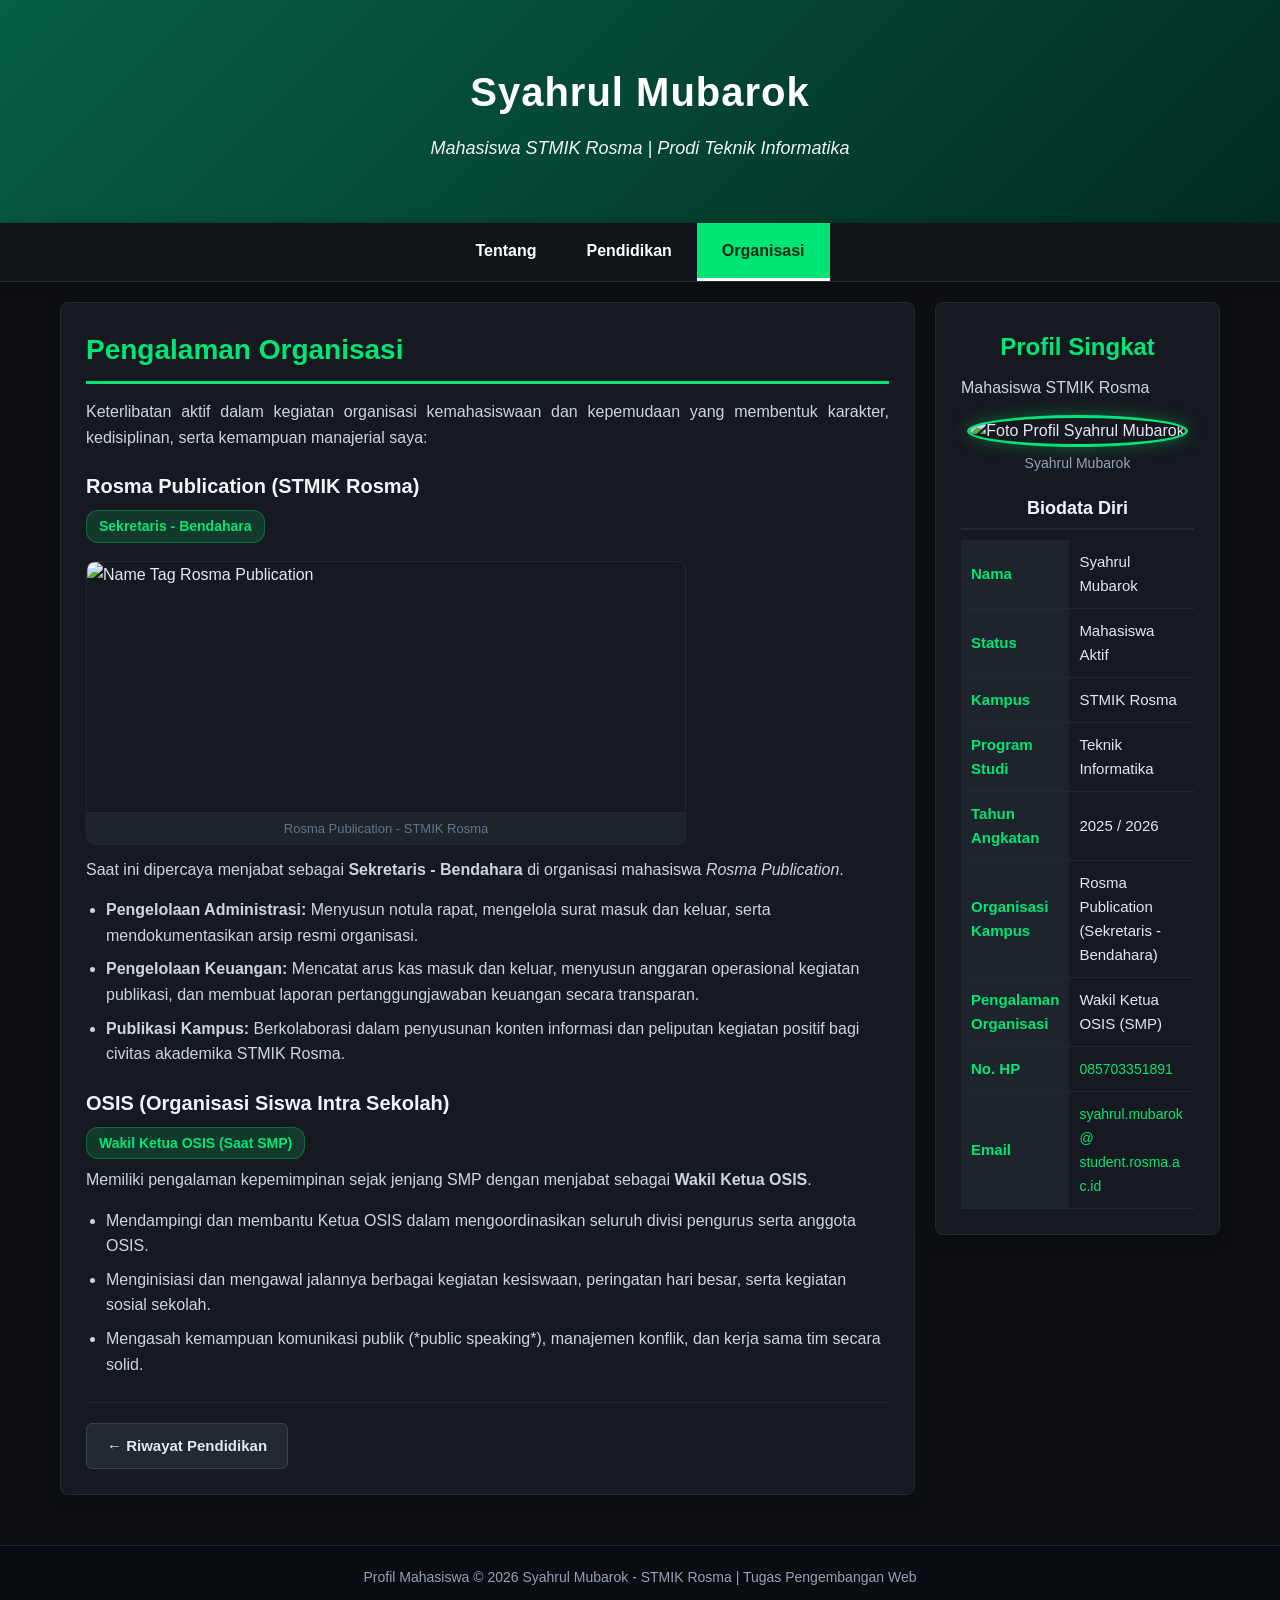
==== organisasi.html @ 149c8fe5 "Add files via upload" ====
<!DOCTYPE html>
<html lang="id">
<head>
    <meta charset="UTF-8">
    <meta name="viewport" content="width=device-width, initial-scale=1.0">
    <title>Pengalaman Organisasi - Syahrul Mubarok | STMIK Rosma</title>
    <link rel="stylesheet" href="style.css">
</head>
<body>
    <header>
        <div class="jumbotron">
            <h1>Syahrul Mubarok</h1>    
            <p>Mahasiswa STMIK Rosma | Prodi Teknik Informatika</p>
    </header>
    <nav>
        <div class="nav-container">
            <button class="nav-toggle" type="button" aria-label="Buka menu navigasi" aria-expanded="false" aria-controls="nav-menu">&#9776; Menu</button>
            <ul id="nav-menu">
                <li><a href="tentang.html">Tentang</a></li>
                <li><a href="pendidikan.html">Pendidikan</a></li>
                <li><a href="organisasi.html" class="active">Organisasi</a></li>
            </ul>
        </div>
    </nav>

    <main>
        <div id="content">
            <!-- Pengalaman Organisasi -->
            <article id="organisasi" class="card">
                <h2>Pengalaman Organisasi</h2>
                <p>
                    Keterlibatan aktif dalam kegiatan organisasi kemahasiswaan dan kepemudaan yang membentuk karakter, kedisiplinan, serta kemampuan manajerial saya:
                </p>

                <h3>Rosma Publication (STMIK Rosma)</h3>
                <span class="badge">Sekretaris - Bendahara</span>
                <figure class="foto-organisasi">
                    <img src="Asset/name tag.jpg" alt="Name Tag Rosma Publication" />
                    <figcaption>Rosma Publication - STMIK Rosma</figcaption>
                </figure>
                <p>
                    Saat ini dipercaya menjabat sebagai <strong>Sekretaris - Bendahara</strong> di organisasi mahasiswa <em>Rosma Publication</em>. 
                </p>
                <ul>
                    <li><strong>Pengelolaan Administrasi:</strong> Menyusun notula rapat, mengelola surat masuk dan keluar, serta mendokumentasikan arsip resmi organisasi.</li>
                    <li><strong>Pengelolaan Keuangan:</strong> Mencatat arus kas masuk dan keluar, menyusun anggaran operasional kegiatan publikasi, dan membuat laporan pertanggungjawaban keuangan secara transparan.</li>
                    <li><strong>Publikasi Kampus:</strong> Berkolaborasi dalam penyusunan konten informasi dan peliputan kegiatan positif bagi civitas akademika STMIK Rosma.</li>
                </ul>

                <h3>OSIS (Organisasi Siswa Intra Sekolah)</h3>
                <span class="badge">Wakil Ketua OSIS (Saat SMP)</span>
                <p>
                    Memiliki pengalaman kepemimpinan sejak jenjang SMP dengan menjabat sebagai <strong>Wakil Ketua OSIS</strong>.
                </p>
                <ul>
                    <li>Mendampingi dan membantu Ketua OSIS dalam mengoordinasikan seluruh divisi pengurus serta anggota OSIS.</li>
                    <li>Menginisiasi dan mengawal jalannya berbagai kegiatan kesiswaan, peringatan hari besar, serta kegiatan sosial sekolah.</li>
                    <li>Mengasah kemampuan komunikasi publik (*public speaking*), manajemen konflik, dan kerja sama tim secara solid.</li>
                </ul>

                <!-- Tombol Navigasi Halaman -->
                <div class="page-navigation">
                    <a href="pendidikan.html" class="btn-nav btn-secondary">← Riwayat Pendidikan</a>
                </div>
            </article>
        </div>

        <!-- Aside Profil Mahasiswa -->
        <aside>
            <article class="profile card">
                <header>
                    <h2>Profil Singkat</h2>
                    <p>Mahasiswa STMIK Rosma</p>
                    <figure>
                        <img src="Asset/SYAHRUL-1.jpg" alt="Foto Profil Syahrul Mubarok" />
                        <figcaption>Syahrul Mubarok</figcaption>
                    </figure>
                </header>
                <section> 
                    <h3>Biodata Diri</h3>  
                    <table> 
                        <tr> 
                            <th>Nama</th> 
                            <td>Syahrul Mubarok</td> 
                        </tr> 
                        <tr> 
                            <th>Status</th> 
                            <td>Mahasiswa Aktif</td> 
                        </tr> 
                        <tr> 
                            <th>Kampus</th> 
                            <td>STMIK Rosma</td> 
                        </tr> 
                        <tr> 
                            <th>Program Studi</th> 
                            <td>Teknik Informatika</td> 
                        </tr> 
                        <tr> 
                            <th>Tahun Angkatan</th> 
                            <td>2025 / 2026</td> 
                        </tr> 
                        <tr> 
                            <th>Organisasi Kampus</th> 
                            <td>Rosma Publication (Sekretaris - Bendahara)</td> 
                        </tr> 
                        <tr> 
                            <th>Pengalaman Organisasi</th> 
                            <td>Wakil Ketua OSIS (SMP)</td> 
                        </tr> 
                        <tr> 
                            <th>No. HP</th> 
                            <td><a href="tel:085703351891" class="kontak-link">085703351891</a></td> 
                        </tr>
                        <tr> 
                            <th>Email</th> 
                            <td><a href="mailto:syahrul.mubarok@student.rosma.ac.id" class="kontak-link">syahrul.mubarok@<br>student.rosma.ac.id</a></td> 
                        </tr>
                    </table> 
                </section>
            </article>
        </aside>
    </main>

    <footer>
        <p>Profil Mahasiswa &copy; 2026 Syahrul Mubarok - STMIK Rosma | Tugas Pengembangan Web</p>
    </footer>
</body>
</html>
---- style.css ----
/* Reset dasar dan Font */
html {
    scroll-behavior: smooth;
}

* {
    box-sizing: border-box;
    margin: 0;
    padding: 0;
}

body {
    font-family: 'Segoe UI', Tahoma, Geneva, Verdana, sans-serif;
    font-size: 16px;
    line-height: 1.6;
    background-color: #0d0f12;
    color: #e2e8f0;
}

/* Header & Jumbotron (Warna Hijau Tua) */
header {
    background-color: #064e3b;
    color: #ffffff;
    overflow: visible;
}

.jumbotron {
    padding: 60px 20px;
    text-align: center;
    background: linear-gradient(135deg, #065f46 0%, #022c22 100%);
}

.jumbotron h1 {
    font-size: 40px; /* Minimal salah satu ukuran font berbasis 40px */
    margin-bottom: 10px;
    letter-spacing: 1px;
}

.jumbotron p {
    font-size: 18px;
    font-style: italic;
    opacity: 0.95;
}

/* Navigasi */
nav {
    background-color: #111418;
    position: sticky;
    top: 0;
    z-index: 100;
    box-shadow: 0 2px 10px rgba(0, 0, 0, 0.4);
    border-bottom: 1px solid #1f2937;
    transition: transform 0.35s ease;
}

/* Menu ikut tersembunyi saat halaman di-scroll ke bawah */
nav.nav-hidden {
    transform: translateY(-100%);
}

.nav-container {
    max-width: 1200px;
    margin: 0 auto;
}

.nav-toggle {
    display: none;
}

nav ul {
    display: flex;
    justify-content: center;
    list-style: none;
    flex-wrap: wrap;
}

nav ul li a {
    display: block;
    color: #ffffff;
    text-decoration: none;
    padding: 15px 25px;
    font-size: 16px;
    font-weight: 600;
    transition: background-color 0.3s, color 0.3s;
}

nav ul li a:hover {
    background-color: #00e676;
    color: #052e16;
}

nav ul li a.active {
    background-color: #00e676;
    color: #052e16;
    border-bottom: 3px solid #ffffff;
}

/* Tata Letak Utama */
main {
    display: flex;
    max-width: 1200px;
    margin: 20px auto;
    padding: 0 20px;
    gap: 20px;
}

#content {
    flex: 3;
}

aside {
    flex: 1;
}

.card {
    background-color: #161a20;
    border: 1px solid #232931;
    border-radius: 8px;
    padding: 25px;
    margin-bottom: 20px;
    box-shadow: 0 4px 15px rgba(0, 0, 0, 0.3);
    scroll-margin-top: 75px;
}

.badge {
    display: inline-block;
    background-color: rgba(0, 230, 118, 0.15);
    color: #00e676;
    border: 1px solid rgba(0, 230, 118, 0.3);
    font-size: 14px;
    font-weight: 600;
    padding: 4px 12px;
    border-radius: 12px;
    margin-bottom: 8px;
}

.card h2 {
    color: #00e676;
    border-bottom: 3px solid #00e676;
    padding-bottom: 8px;
    margin-bottom: 15px;
    font-size: 28px;
}

.card h3 {
    color: #f1f5f9;
    margin-top: 20px;
    margin-bottom: 8px;
    font-size: 20px;
}

.card p {
    font-size: 16px;
    margin-bottom: 15px;
    text-align: justify;
    color: #cbd5e1;
}

.card ul {
    margin-left: 20px;
    margin-bottom: 15px;
}

.card ul li {
    font-size: 16px;
    margin-bottom: 8px;
    color: #cbd5e1;
}

.feature-image {
    width: 100%;
    max-height: 350px;
    object-fit: cover;
    object-position: top center;
    border-radius: 6px;
    margin-bottom: 15px;
}

/* Foto Bulat di Halaman Tentang */
.foto-tentang {
    text-align: center;
    margin: 10px 0 20px;
}

.foto-tentang img {
    width: 180px;
    height: 180px;
    object-fit: cover;
    object-position: top center;
    border-radius: 50%;
    border: 4px solid #00e676;
    box-shadow: 0 0 20px rgba(0, 230, 118, 0.4);
}

.foto-tentang figcaption {
    font-size: 14px;
    color: #94a3b8;
    margin-top: 8px;
}

/* Foto Landscape di Halaman Pendidikan (600x250) */
.foto-pendidikan {
    margin: 10px 0 12px;
    border-radius: 8px;
    overflow: hidden;
    border: 1px solid #232931;
    width: 100%;
    max-width: 600px;
}

.foto-pendidikan img {
    width: 600px;
    max-width: 100%;
    height: 250px;
    object-fit: cover;
    object-position: center;
    border-radius: 8px 8px 0 0;
    display: block;
}

.foto-pendidikan figcaption {
    font-size: 13px;
    color: #64748b;
    text-align: center;
    padding: 6px 0 4px;
    background-color: #1e242c;
    border-top: 1px solid #232931;
}

/* Foto Prestasi Portrait di SMP (100x200) berdampingan */
.foto-prestasi-group {
    display: flex;
    gap: 12px;
    margin: 10px 0 15px;
    flex-wrap: wrap;
}

.foto-prestasi {
    margin: 0;
    border-radius: 6px;
    overflow: hidden;
    border: 1px solid #232931;
    flex-shrink: 0;
}

.foto-prestasi img {
    width: 100px;
    height: 200px;
    object-fit: cover;
    object-position: center top;
    border-radius: 6px;
    display: block;
}

/* Foto Landscape di Halaman Organisasi (600x250) */
.foto-organisasi {
    margin: 10px 0 12px;
    border-radius: 8px;
    overflow: hidden;
    border: 1px solid #232931;
    width: 100%;
    max-width: 600px;
}

.foto-organisasi img {
    width: 600px;
    max-width: 100%;
    height: 250px;
    object-fit: cover;
    object-position: center;
    border-radius: 8px 8px 0 0;
    display: block;
}

.foto-organisasi figcaption {
    font-size: 13px;
    color: #64748b;
    text-align: center;
    padding: 6px 0 4px;
    background-color: #1e242c;
    border-top: 1px solid #232931;
}

/* Link Kontak di Tabel Biodata */
.kontak-link {
    color: #00e676;
    text-decoration: none;
    word-break: break-all;
    font-size: 14px;
}

.kontak-link:hover {
    text-decoration: underline;
    color: #00ff88;
}

/* Contact Info */
.contact-info {
    background-color: #101418;
    border-left: 4px solid #00e676;
    padding: 15px;
    border-radius: 4px;
    border-top: 1px solid #232931;
    border-right: 1px solid #232931;
    border-bottom: 1px solid #232931;
}

.contact-info p {
    font-size: 16px;
    margin-bottom: 8px;
    text-align: left;
    color: #cbd5e1;
}

/* Navigasi Antar Halaman (Tombol Pindah Halaman) */
.page-navigation {
    display: flex;
    justify-content: space-between;
    align-items: center;
    flex-wrap: wrap;
    gap: 12px;
    margin-top: 25px;
    padding-top: 20px;
    border-top: 1px solid #232931;
}

.btn-nav {
    display: inline-flex;
    align-items: center;
    gap: 6px;
    background-color: #00e676;
    color: #052e16;
    padding: 10px 20px;
    border-radius: 6px;
    text-decoration: none;
    font-weight: 700;
    font-size: 15px;
    transition: background-color 0.2s, transform 0.2s, box-shadow 0.2s;
}

.btn-nav:hover {
    background-color: #00ff88;
    transform: translateY(-2px);
    box-shadow: 0 4px 15px rgba(0, 230, 118, 0.4);
}

.btn-nav.btn-secondary {
    background-color: #232931;
    color: #e2e8f0;
    border: 1px solid #374151;
}

.btn-nav.btn-secondary:hover {
    background-color: #2d3748;
    color: #00e676;
    border-color: #00e676;
}

/* Form Kontak */
.contact-form {
    margin-top: 20px;
}

.form-group {
    margin-bottom: 15px;
}

.form-group label {
    display: block;
    margin-bottom: 6px;
    font-weight: 600;
    color: #e2e8f0;
    font-size: 15px;
}

.form-group input,
.form-group textarea {
    width: 100%;
    padding: 12px;
    background-color: #101418;
    color: #f1f5f9;
    border: 1px solid #374151;
    border-radius: 6px;
    font-family: inherit;
    font-size: 15px;
    transition: border-color 0.2s, box-shadow 0.2s;
}

.form-group input:focus,
.form-group textarea:focus {
    outline: none;
    border-color: #00e676;
    box-shadow: 0 0 0 3px rgba(0, 230, 118, 0.25);
}

.btn-submit {
    background-color: #00e676;
    color: #052e16;
    border: none;
    padding: 12px 24px;
    border-radius: 6px;
    font-size: 16px;
    font-weight: 700;
    cursor: pointer;
    transition: background-color 0.2s, transform 0.2s, box-shadow 0.2s;
}

.btn-submit:hover {
    background-color: #00ff88;
    transform: translateY(-2px);
    box-shadow: 0 4px 15px rgba(0, 230, 118, 0.4);
}

/* Tabel Informasi Biodata Diri */
.profile header {
    background-color: transparent;
    color: #e2e8f0;
    text-align: center;
}

.profile h2 {
    color: #00e676;
    font-size: 24px;
    border-bottom: none;
    margin-bottom: 0;
}

.profile figure {
    text-align: center;
    margin: 15px 0;
}

.profile figure img {
    width: 200px;
    height: 200px;
    object-fit: cover;
    border-radius: 50%;
    border: 3px solid #00e676;
    box-shadow: 0 0 15px rgba(0, 230, 118, 0.35);
}

.profile figcaption {
    font-size: 14px;
    color: #94a3b8;
    margin-top: 5px;
}

.profile section h3 {
    text-align: center;
    border-bottom: 2px solid #232931;
    padding-bottom: 5px;
    margin-bottom: 10px;
    font-size: 18px;
    color: #f1f5f9;
}

table {
    width: 100%;
    border-collapse: collapse;
    margin-top: 10px;
}

table th, table td {
    padding: 10px;
    border-bottom: 1px solid #232931;
    font-size: 15px;
}

table th {
    text-align: left;
    background-color: #1e242c;
    color: #00e676;
    width: 40%;
}

table td {
    color: #e2e8f0;
}

footer {
    background-color: #090c10;
    color: #94a3b8;
    text-align: center;
    padding: 20px;
    margin-top: 30px;
    font-size: 14px;
    border-top: 1px solid #1f2937;
}

/* Responsivitas */
@media screen and (max-width: 768px) {
    main {
        flex-direction: column;
        padding: 0 10px;
    }

    .nav-container {
        padding: 0 10px;
    }

    .nav-toggle {
        display: block;
        width: 100%;
        background-color: #111418;
        color: #ffffff;
        border: none;
        padding: 14px 15px;
        font-size: 16px;
        font-weight: 600;
        font-family: inherit;
        text-align: left;
        cursor: pointer;
    }

    .nav-toggle:hover {
        color: #00e676;
    }

    nav ul {
        flex-direction: column;
        text-align: center;
        max-height: 0;
        overflow: hidden;
        transition: max-height 0.3s ease;
    }

    nav.menu-open ul {
        max-height: 300px;
    }

    nav ul li a {
        padding: 12px;
        font-size: 15px;
        border-bottom: 1px solid #222222;
    }

    .page-navigation {
        flex-direction: column;
        align-items: stretch;
    }

    .btn-nav {
        justify-content: center;
        text-align: center;
    }

    .jumbotron {
        padding: 40px 15px;
    }

    .jumbotron h1 {
        font-size: 28px;
    }

    .jumbotron p {
        font-size: 16px;
    }

    .card {
        padding: 15px;
    }

    .card h2 {
        font-size: 22px;
    }

    .feature-image {
        max-height: 220px;
    }
}
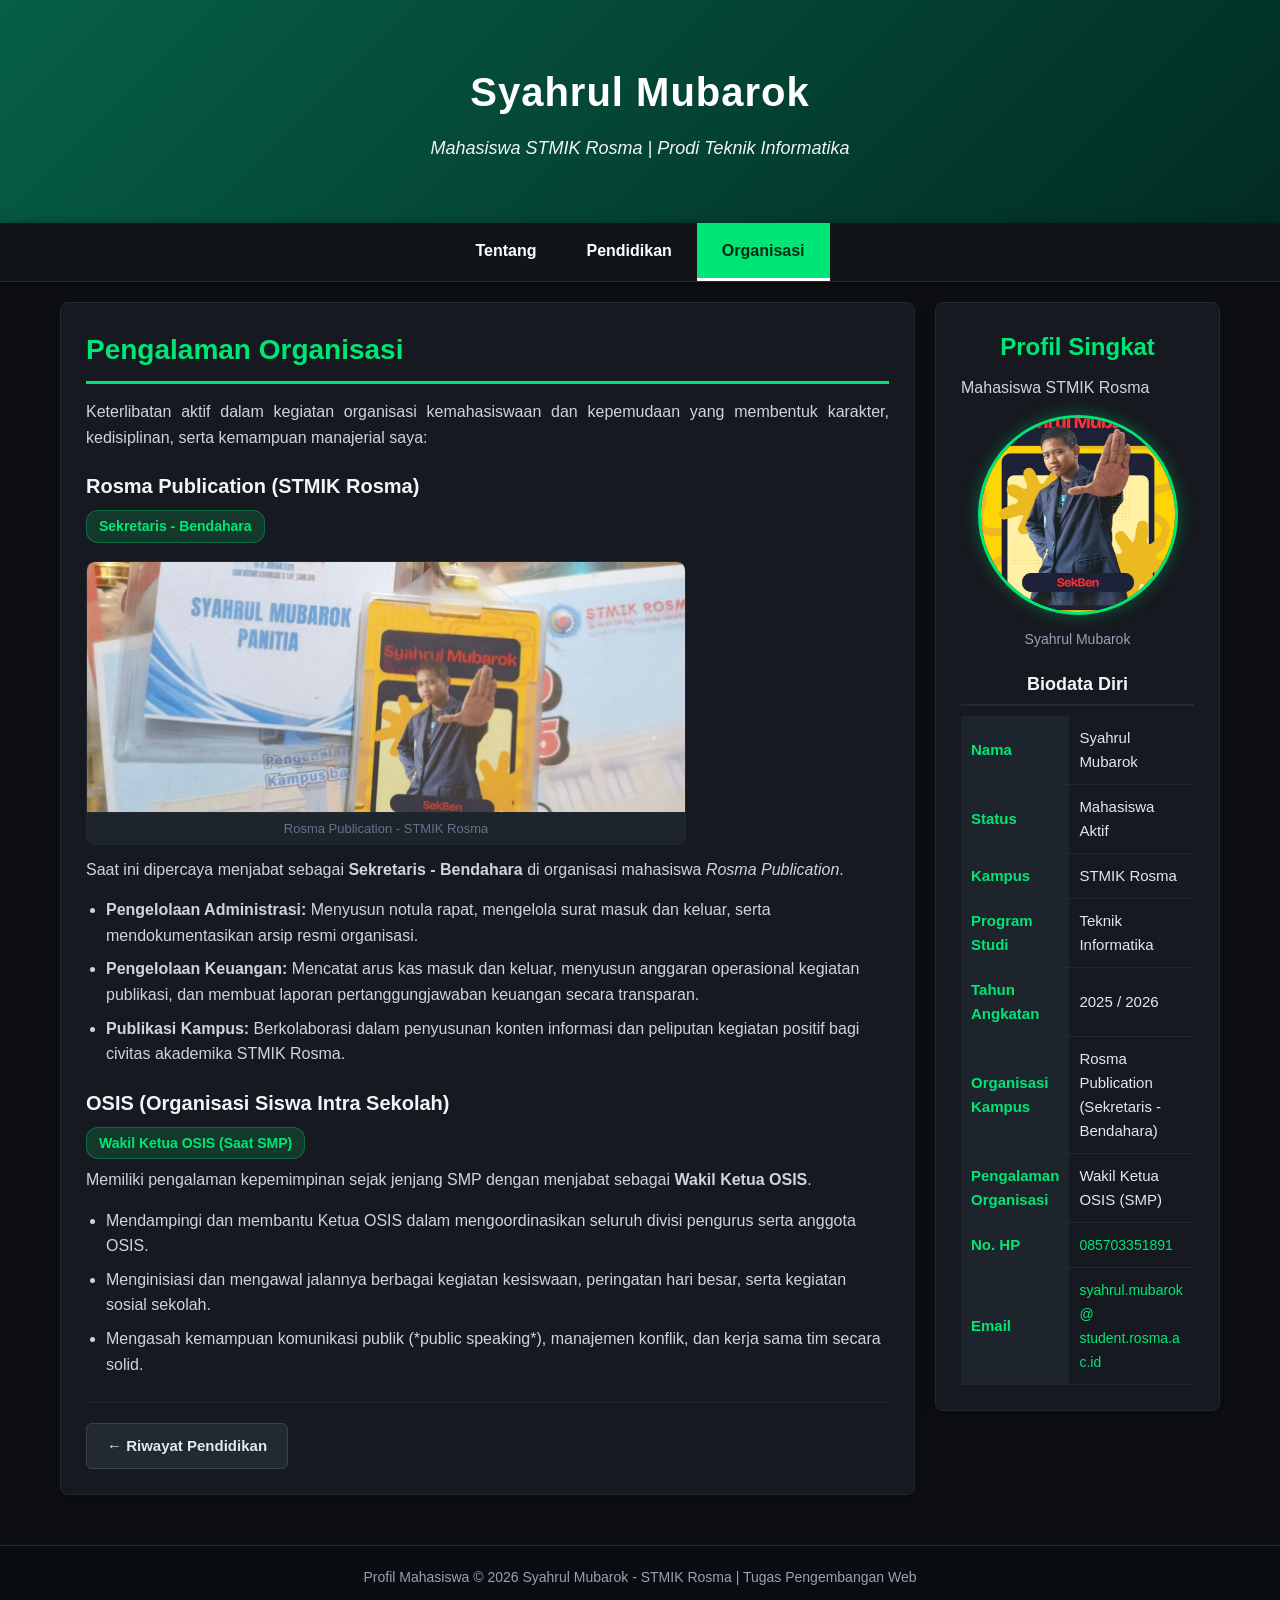
==== commit 7a45d97c: "Fix image source paths in organisasi.html" ====
--- a/organisasi.html
+++ b/organisasi.html
@@ -35,7 +35,7 @@
                 <h3>Rosma Publication (STMIK Rosma)</h3>
                 <span class="badge">Sekretaris - Bendahara</span>
                 <figure class="foto-organisasi">
-                    <img src="Asset/name tag.jpg" alt="Name Tag Rosma Publication" />
+                    <img src="name tag.jpg" alt="Name Tag Rosma Publication" />
                     <figcaption>Rosma Publication - STMIK Rosma</figcaption>
                 </figure>
                 <p>
@@ -72,7 +72,7 @@
                     <h2>Profil Singkat</h2>
                     <p>Mahasiswa STMIK Rosma</p>
                     <figure>
-                        <img src="Asset/SYAHRUL-1.jpg" alt="Foto Profil Syahrul Mubarok" />
+                        <img src="SYAHRUL-1.jpg" alt="Foto Profil Syahrul Mubarok" />
                         <figcaption>Syahrul Mubarok</figcaption>
                     </figure>
                 </header>
